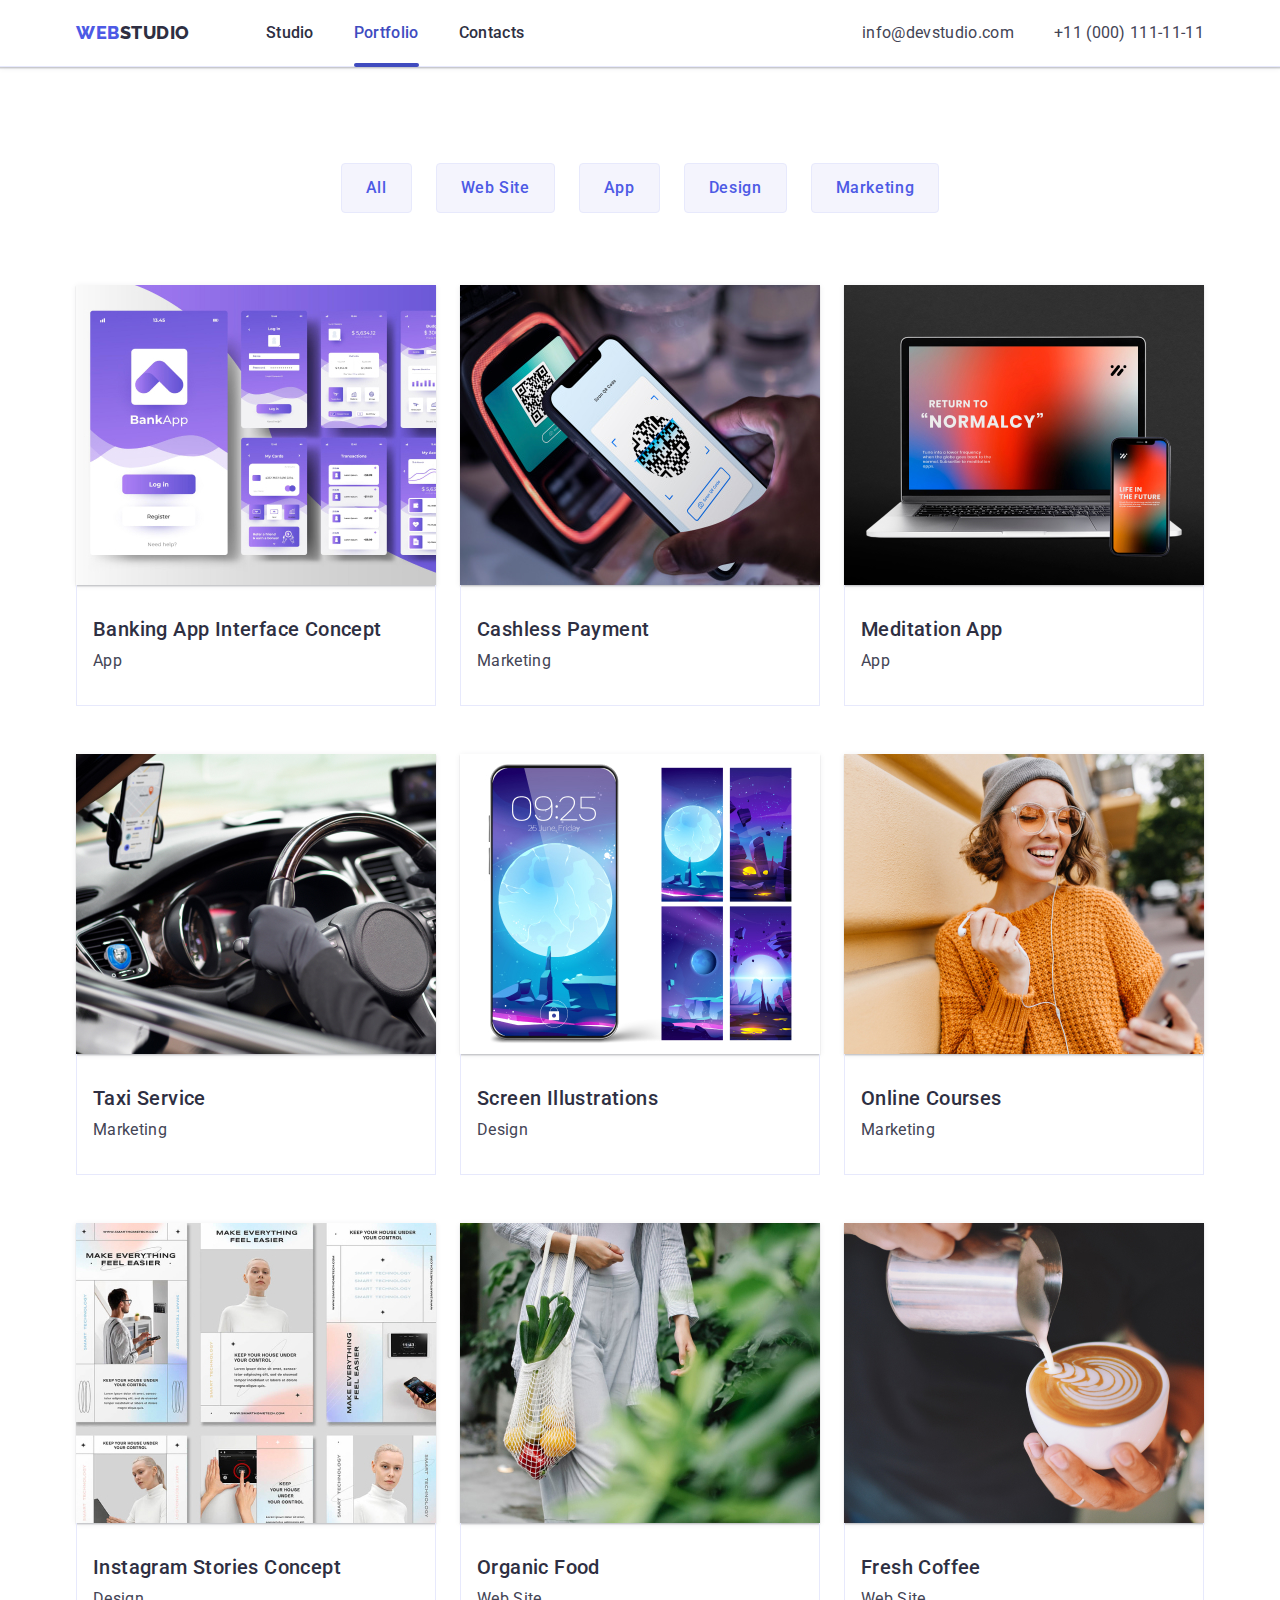
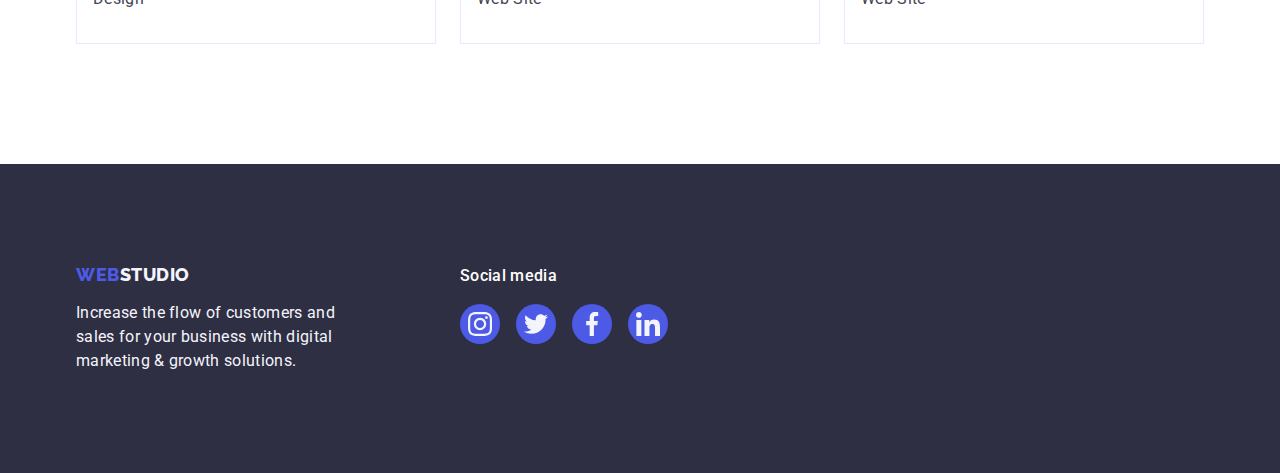
==== portfolio.html @ 33434ca8 "Initial Setup" ====
<!DOCTYPE html>
<html lang="en">
  <head>
    <meta charset="UTF-8" />
    <meta name="viewport" content="width=device-width, initial-scale=1.0" />
    <title>Portfolio</title>
    <link rel="preconnect" href="https://fonts.googleapis.com" />
    <link rel="preconnect" href="https://fonts.gstatic.com" crossorigin />
    <link
      href="https://fonts.googleapis.com/css2?family=Raleway:wght@800&family=Roboto:wght@400;500;700;900&display=swap"
      rel="stylesheet"
    />
    <link
      rel="stylesheet"
      href="https://cdnjs.cloudflare.com/ajax/libs/modern-normalize/1.0.0/modern-normalize.min.css"
    />
    <link rel="stylesheet" href="./css/styles.css" />
  </head>
  <body>
    <!-- HEADER -->
    <header class="header">
      <div class="header-container container">
        <nav class="nav">
          <a class="logo link" href="./index.html"
            >WEB<span class="header-logo-studio">Studio</span></a
          >
          <ul class="list">
            <li><a class="link" href="./index.html">Studio</a></li>
            <li>
              <a class="link active" href="./portfolio.html">Portfolio</a>
            </li>
            <li><a class="link" href="">Contacts</a></li>
          </ul>
        </nav>
        <address class="address">
          <ul class="list">
            <li>
              <a class="link" href="mailto:info@devstudio.com"
                >info@devstudio.com</a
              >
            </li>
            <li>
              <a class="link" href="tel:+110001111111">+11 (000) 111-11-11</a>
            </li>
          </ul>
        </address>
      </div>
    </header>
    <!-- MAIN -->
    <main class="main">
      <!-- Section 1 -->
      <section class="section-portfolio">
        <div class="container">
          <h1 class="visually-hidden"></h1>
          <!-- Button List -->
          <ul class="list portfolio-buttons">
            <li>
              <button class="profile-button" type="button">All</button>
            </li>
            <li>
              <button class="profile-button" type="button">Web Site</button>
            </li>
            <li>
              <button class="profile-button" type="button">App</button>
            </li>
            <li>
              <button class="profile-button" type="button">Design</button>
            </li>
            <li>
              <button class="profile-button" type="button">Marketing</button>
            </li>
          </ul>
          <!-- Service List -->
          <ul class="list services-list">
            <li class="service">
              <a class="link service-link" href="">
                <div class="service-container">
                  <img
                    src="./images/banking-app.jpg"
                    alt="banking-app"
                    width="360"
                  />
                  <p class="service-text">
                    14 Stylish and User-Friendly App Design Concepts · Task
                    Manager App · Calorie Tracker App · Exotic Fruit Ecommerce
                    App · Cloud Storage App
                  </p>
                </div>
              </a>
              <div class="service-category-container">
                <h2 class="service-name">Banking App Interface Concept</h2>
                <p class="service-category">App</p>
              </div>
            </li>
            <li class="service">
              <a class="link service-link" href="">
                <div class="service-container">
                  <img
                    src="./images/cashless-payment.jpg"
                    alt="cashless-payment"
                    width="360"
                  />
                  <p class="service-text">
                    14 Stylish and User-Friendly App Design Concepts · Task
                    Manager App · Calorie Tracker App · Exotic Fruit Ecommerce
                    App · Cloud Storage App
                  </p>
                </div>
              </a>
              <div class="service-category-container">
                <h2 class="service-name">Cashless Payment</h2>
                <p class="service-category">Marketing</p>
              </div>
            </li>
            <li class="service">
              <a class="link service-link" href="">
                <div class="service-container">
                  <img
                    src="./images/mediation-app.jpg"
                    alt="mediation-app"
                    width="360"
                  />
                  <p class="service-text">
                    14 Stylish and User-Friendly App Design Concepts · Task
                    Manager App · Calorie Tracker App · Exotic Fruit Ecommerce
                    App · Cloud Storage App
                  </p>
                </div>
              </a>
              <div class="service-category-container">
                <h2 class="service-name">Meditation App</h2>
                <p class="service-category">App</p>
              </div>
            </li>
            <li class="service">
              <a class="link service-link" href="">
                <div class="service-container">
                  <img
                    src="./images/taxi-service.jpg"
                    alt="taxi-service-link"
                    width="360"
                  />
                  <p class="service-text">
                    14 Stylish and User-Friendly App Design Concepts · Task
                    Manager App · Calorie Tracker App · Exotic Fruit Ecommerce
                    App · Cloud Storage App
                  </p>
                </div>
              </a>
              <div class="service-category-container">
                <h2 class="service-name">Taxi Service</h2>
                <p class="service-category">Marketing</p>
              </div>
            </li>
            <li class="service">
              <a class="link service-link" href="">
                <div class="service-container">
                  <img
                    src="./images/screen-illustrations.jpg"
                    alt="screen-illustrations"
                    width="360"
                  />
                  <p class="service-text">
                    14 Stylish and User-Friendly App Design Concepts · Task
                    Manager App · Calorie Tracker App · Exotic Fruit Ecommerce
                    App · Cloud Storage App
                  </p>
                </div>
              </a>
              <div class="service-category-container">
                <h2 class="service-name">Screen Illustrations</h2>
                <p class="service-category">Design</p>
              </div>
            </li>
            <li class="service">
              <a class="link service-link" href="">
                <div class="service-container">
                  <img
                    src="./images/online-courses.jpg"
                    alt="online-courses"
                    width="360"
                  />
                  <p class="service-text">
                    14 Stylish and User-Friendly App Design Concepts · Task
                    Manager App · Calorie Tracker App · Exotic Fruit Ecommerce
                    App · Cloud Storage App
                  </p>
                </div>
              </a>
              <div class="service-category-container">
                <h2 class="service-name">Online Courses</h2>
                <p class="service-category">Marketing</p>
              </div>
            </li>
            <li class="service">
              <a class="link service-link" href="">
                <div class="service-container">
                  <img
                    src="./images/instagram-stories.jpg"
                    alt="instagram-stories"
                    width="360"
                  />
                  <p class="service-text">
                    14 Stylish and User-Friendly App Design Concepts · Task
                    Manager App · Calorie Tracker App · Exotic Fruit Ecommerce
                    App · Cloud Storage App
                  </p>
                </div>
              </a>
              <div class="service-category-container">
                <h2 class="service-name">Instagram Stories Concept</h2>
                <p class="service-category">Design</p>
              </div>
            </li>
            <li class="service">
              <a class="link service-link" href="">
                <div class="service-container">
                  <img
                    src="./images/organic-food.jpg"
                    alt="organic-food"
                    width="360"
                  />
                  <p class="service-text">
                    14 Stylish and User-Friendly App Design Concepts · Task
                    Manager App · Calorie Tracker App · Exotic Fruit Ecommerce
                    App · Cloud Storage App
                  </p>
                </div>
              </a>
              <div class="service-category-container">
                <h2 class="service-name">Organic Food</h2>
                <p class="service-category">Web Site</p>
              </div>
            </li>
            <li class="service">
              <a class="link service-link" href="">
                <div class="service-container">
                  <img
                    src="./images/fresh-coffee.jpg"
                    alt="fresh-coffee"
                    width="360"
                  />
                  <p class="service-text">
                    14 Stylish and User-Friendly App Design Concepts · Task
                    Manager App · Calorie Tracker App · Exotic Fruit Ecommerce
                    App · Cloud Storage App
                  </p>
                </div>
              </a>
              <div class="service-category-container">
                <h2 class="service-name">Fresh Coffee</h2>
                <p class="service-category">Web Site</p>
              </div>
            </li>
          </ul>
        </div>
      </section>
    </main>
    <!-- FOOTER -->
    <footer class="footer">
      <div class="container">
        <div class="footer-logo-container">
          <a class="logo footer-logo link" href="./index.html"
            >WEB<span class="footer-logo-studio">Studio</span></a
          >
          <p class="footer-content">
            Increase the flow of customers and sales for your business with
            digital marketing & growth solutions.
          </p>
        </div>
        <div class="footer-social-media">
          <p class="footer-social-media-content">Social media</p>
          <ul class="footer-social-media-list list">
            <li class="footer-social-media-item">
              <a class="footer-social-media-link" href="">
                <svg class="footer-social-media-account" width="24" height="24">
                  <use href="./images/icons.svg#instagram-footer"></use>
                </svg>
              </a>
            </li>
            <li class="footer-social-media-item">
              <a class="footer-social-media-link" href="">
                <svg class="footer-social-media-account" width="24" height="24">
                  <use href="./images/icons.svg#twitter-footer"></use>
                </svg>
              </a>
            </li>
            <li class="footer-social-media-item">
              <a class="footer-social-media-link" href="">
                <svg class="footer-social-media-account" width="24" height="24">
                  <use href="./images/icons.svg#facebook-footer"></use>
                </svg>
              </a>
            </li>
            <li class="footer-social-media-item">
              <a class="footer-social-media-link" href="">
                <svg class="footer-social-media-account" width="24" height="24">
                  <use href="./images/icons.svg#linkedin-footer"></use>
                </svg>
              </a>
            </li>
          </ul>
        </div>
      </div>
    </footer>
  </body>
</html>
---- css/styles.css ----
:root {
  --WHITE: #ffffff;
  --NAVY-BLUE: #2e2f42;
  --SLATE: #434455;
  --IRIS: #4d5ae5;
  --OCEAN: #404bbf;
  --CLOUD: #f4f4fd;
  --CORNFLOWER: #e7e9fc;
  --LIGHT-SLATE: #8e8f99;
  --MINT: #31d0aa;
  --DAIRY: #fcfcfc;
}

* {
  margin: 0;
  padding: 0;
}

body {
  color: var(--SLATE);
  font-family: "Roboto", sans-serif;
  background-color: var(--WHITE);
}

.header-logo-studio {
  color: var(--NAVY-BLUE);
}

.list {
  list-style: none;
  display: flex;
  gap: 40px;
  padding: 0;
}

.nav {
  display: flex;
  align-items: center;
}

.nav li a {
  font-weight: 500;
  font-size: 16px;
  line-height: 1.5;
  letter-spacing: 0.02em;
  color: var(--NAVY-BLUE);
  padding: 24px 0;
  position: relative;
  transition: color 250ms cubic-bezier(0.4, 0, 0.2, 1);
}

.nav li a.active,
.nav li a.active:hover,
.nav li a.active:focus {
  color: var(--OCEAN);
}

.nav li a.active::after {
  content: "";
  position: absolute;
  left: 0;
  bottom: -1px;
  height: 4px;
  width: 100%;
  background-color: var(--OCEAN);
  border-radius: 2px;
}

.logo {
  font-family: "Raleway", sans-serif;
  font-weight: 800;
  font-size: 18px;
  line-height: 1.17;
  letter-spacing: 0.03em;
  text-transform: uppercase;
  color: var(--IRIS);
  margin-right: 76px;
}

.link {
  text-decoration: none;
}

.address {
  font-style: normal;
  margin-left: auto;
  display: flex;
  align-items: center;
}

.address a {
  font-size: 16px;
  line-height: 1.5;
  letter-spacing: 0.02em;
  color: var(--SLATE);
  transition: color 250ms cubic-bezier(0.4, 0, 0.2, 1);
}

.address a:hover,
.address a:focus {
  color: var(--OCEAN);
}

.hero {
  background-color: var(--NAVY-BLUE);
  padding: 188px 0;
  max-width: 1440px;
  background-image: linear-gradient(
      rgba(46, 47, 66, 0.7),
      rgba(46, 47, 66, 0.7)
    ),
    url(../images/people-office.jpg);
  background-repeat: no-repeat;
  background-position: center;
  background-size: cover;
}

.hero-header {
  font-size: 56px;
  line-height: 1.07;
  text-align: center;
  letter-spacing: 0.02em;
  color: var(--WHITE);
  max-width: 496px;
  margin: 0 auto;
}

.hero-button {
  background-color: var(--IRIS);
  font-family: "Roboto", sans-serif;
  font-weight: 500;
  font-size: 16px;
  line-height: 1.5;
  letter-spacing: 0.04em;
  color: var(--WHITE);
  display: block;
  min-width: 169px;
  height: 56px;
  border: none;
  border-radius: 4px;
  cursor: pointer;
  margin: 48px auto 0;
  transition: background-color 250ms cubic-bezier(0.4, 0, 0.2, 1);
}

.hero-button:focus,
.hero-button:hover {
  background-color: var(--OCEAN);
  cursor: pointer;
}

.values {
  padding: 120px 0;
}

.visually-hidden {
  position: absolute;
  width: 1px;
  height: 1px;
  margin: -1px;
  border: 0;
  padding: 0;
  white-space: nowrap;
  clip-path: inset(100%);
  clip: rect(0 0 0 0);
  overflow: hidden;
  display: none;
}

.section-items {
  gap: 24px;
}

.values-item {
  width: calc((100% - 72px) / 4);
}

.values-header {
  font-weight: 500;
  font-size: 20px;
  line-height: 1.2;
  letter-spacing: 0.02em;
  color: var(--NAVY-BLUE);
  margin-bottom: 8px;
}

.values-content {
  line-height: 1.5;
  letter-spacing: 0.02em;
  color: var(--SLATE);
}

.products {
  padding-bottom: 120px;
}

.products-header {
  font-size: 36px;
  line-height: 1.11;
  text-align: center;
  text-transform: capitalize;
  color: var(--NAVY-BLUE);
  padding-bottom: 120px;
  margin-bottom: 72px;
}

.products-item {
  width: calc((100% - 48px) / 3);
}

.employees {
  background-color: var(--CLOUD);
  padding: 120px 0;
}

.employees-header {
  font-size: 36px;
  line-height: 1.11;
  text-align: center;
  letter-spacing: 0.02em;
  text-transform: capitalize;
  color: var(--NAVY-BLUE);
  margin-bottom: 72px;
}

.team {
  background-color: var(--WHITE);
  font-weight: 500;
  font-size: 20px;
  letter-spacing: 0.02em;
  color: var(--NAVY-BLUE);
  width: calc((100% - 72px) / 4);
  border-radius: 0px 0px 4px 4px;
  box-shadow: 0px 1px 6px rgba(46, 47, 66, 0.08),
    0px 1px 1px rgba(46, 47, 66, 0.16), 0px 2px 1px rgba(46, 47, 66, 0.08);
}

.employee {
  padding: 32px 0;
}

.team-member {
  font-weight: 500;
  font-size: 20px;
  line-height: 1.2;
  letter-spacing: 0.02em;
  text-align: center;
  margin-bottom: 8px;
}

.designation {
  font-size: 16px;
  line-height: 1.5;
  letter-spacing: 0.02em;
  color: var(--SLATE);
  text-align: center;
  margin-bottom: 8px;
}

.footer {
  background-color: var(--NAVY-BLUE);
  padding: 100px 0;
  display: flex;
}

.footer-logo {
  margin-bottom: 16px;
}

.footer-logo {
  display: inline-block;
}

.footer > .container {
  display: flex;
  align-items: baseline;
}

.footer-logo-container {
  margin-right: 120px;
}

.footer-content {
  line-height: 1.5;
  color: var(--CLOUD);
  letter-spacing: 0.02em;
  max-width: 264px;
}

.footer-logo-studio {
  color: var(--CLOUD);
  display: inline-block;
}

.profile-button {
  font-family: "Roboto", sans-serif;
  font-weight: 500;
  font-size: 16px;
  line-height: 1.5;
  letter-spacing: 0.04em;
  color: var(--IRIS);
  background-color: var(--CLOUD);
  padding: 12px 24px;
  border: 1px solid var(--CORNFLOWER);
  border-radius: 4px;
  transition: color 250ms cubic-bezier(0.4, 0, 0.2, 1),
    background-color 250ms cubic-bezier(0.4, 0, 0.2, 1),
    border-color 250ms cubic-bezier(0.4, 0, 0.2, 1),
    box-shadow 250ms cubic-bezier(0.4, 0, 0.2, 1);
}

.profile-button:hover,
.profile-button:focus {
  color: var(--WHITE);
  background-color: var(--OCEAN);
  cursor: pointer;
  border: 1px solid transparent;
  box-shadow: 0px 3px 1px rgba(0, 0, 0, 0.1), 0px 2px 1px rgba(0, 0, 0, 0.08),
    0px 2px 2px rgba(0, 0, 0, 0.12);
}

.service-text {
  position: absolute;
  top: 0;
  font-size: 16px;
  line-height: 1.5;
  letter-spacing: 0.02em;
  color: var(--CLOUD);
  padding: 40px 32px;
  background-color: var(--IRIS);
  height: 100%;
  width: 100%;
  transform: translateY(100%);
  transition: transform 250ms cubic-bezier(0.4, 0, 0.2, 1);
}

.service-link:hover .service-text,
.service-link:focus .service-text {
  transform: translateY(0);
}

.service-link {
  display: block;
  box-shadow: 0px 1px 6px rgba(46, 47, 66, 0.08),
    0px 1px 1px rgba(46, 47, 66, 0.16), 0px 2px 1px rgba(46, 47, 66, 0.08);
  transition: box-shadow 250ms cubic-bezier(0.4, 0, 0.2, 1);
}

.service-link:hover,
.service-link:focus {
  box-shadow: 0px 1px 6px rgba(46, 47, 66, 0.08),
    0px 1px 1px rgba(46, 47, 66, 0.16), 0px 2px 1px rgba(46, 47, 66, 0.08);
}

.service-name {
  font-weight: 500;
  font-size: 20px;
  line-height: 1.2;
  letter-spacing: 0.02em;
  color: var(--NAVY-BLUE);
  margin-bottom: 8px;
}

.service-category {
  font-size: 16px;
  line-height: 1.5;
  letter-spacing: 0.02em;
  color: var(--SLATE);
}

.service-container {
  position: relative;
  overflow: hidden;
}

img {
  display: block;
}

.header {
  border-bottom: 1px solid var(--CORNFLOWER);
  box-shadow: 0px 2px 1px rgba(46, 47, 66, 0.08),
    0px 1px 1px rgba(46, 47, 66, 0.16), 0px 1px 6px rgba(46, 47, 66, 0.08);
}

.container {
  width: 1158px;
  margin: 0 auto;
  padding: 0 15px;
}

.header-container {
  display: flex;
  height: 66px;
}

.portfolio-buttons {
  justify-content: center;
  gap: 24px;
  margin-bottom: 72px;
}

.services-list {
  display: flex;
  flex-wrap: wrap;
  column-gap: 24px;
  row-gap: 48px;
}

.service {
  width: calc((100% - 48px) / 3);
}

.service-category-container {
  padding: 32px 16px;
  border: 1px solid var(--CORNFLOWER);
  border-top: none;
}

.section-portfolio {
  padding-top: 96px;
  padding-bottom: 120px;
}

.values-icon {
  display: flex;
  align-items: center;
  justify-content: center;
  height: 112px;
  background-color: var(--CLOUD);
  border-radius: 4px;
  margin-bottom: 8px;
}

.social-media-item-container {
  justify-content: center;
  transition: color 250ms cubic-bezier(0.4, 0, 0.2, 1);
}

.section-five {
  padding-top: 120px;
  padding-bottom: 120px;
}

.customers {
  font-size: 36px;
  line-height: 1.11;
  color: var(--NAVY-BLUE);
  margin: 0 0 72px 0;
  text-align: center;
}

.customer-list {
  display: flex;
  gap: 24px;
}
.customer-item {
  width: calc((100% - 120px) / 6);
  height: 88px;
}

.customer-link {
  width: 100%;
  height: 100%;
  border: 1px solid var(--LIGHT-SLATE);
  border-radius: 4px;
  display: flex;
  align-items: center;
  justify-content: center;
  color: var(--LIGHT-SLATE);
  transition: border-color 250ms cubic-bezier(0.4, 0, 0.2, 1),
    color 250ms cubic-bezier(0.4, 0, 0.2, 1);
}

.customer-link:hover,
.customer-link:focus {
  border-color: var(--OCEAN);
  color: var(--OCEAN);
}

.social-media-list {
  display: flex;
  justify-content: center;
  gap: 24px;
}

.social-media-item {
  width: 40px;
  height: 40px;
}

.social-media-link {
  width: 100%;
  height: 100%;
  background-color: var(--IRIS);
  border-radius: 50%;
  display: flex;
  align-items: center;
  justify-content: center;
  transition: background-color 250ms cubic-bezier(0.4, 0, 0.2, 1);
}

.social-media-link:hover,
.social-media-link:focus {
  background-color: var(--OCEAN);
}

.social-media {
  fill: var(--CLOUD);
}

.footer-social-media-content {
  font-weight: 500;
  font-size: 16px;
  line-height: 1.5;
  letter-spacing: 0.02em;
  color: var(--WHITE);
  margin: 0 0 16px 0;
}

.footer-social-media-list {
  display: flex;
  gap: 16px;
}

.footer-social-media-item {
  width: 40px;
  height: 40px;
}

.footer-social-media-link {
  width: 100%;
  height: 100%;
  background-color: var(--IRIS);
  border-radius: 50%;
  display: flex;
  align-items: center;
  justify-content: center;
  transition: background-color 250ms cubic-bezier(0.4, 0, 0.2, 1);
}

.customer-brand {
  fill: currentColor;
}

.footer-social-media-account {
  fill: var(--CLOUD);
}

.footer-social-media-link:hover,
.footer-social-media-link:focus {
  background-color: var(--MINT);
}

.backdrop {
  width: 100%;
  height: 100%;
  position: fixed;
  top: 0;
  left: 0;
  display: flex;
  justify-content: center;
  background-color: rgba(46, 47, 66, 0.4);
  transition: opacity 250ms cubic-bezier(0.4, 0, 0.2, 1),
    visibility 250ms cubic-bezier(0.4, 0, 0.2, 1);
}

.modal {
  position: absolute;
  top: 50%;
  left: 50%;
  width: 408px;
  min-height: 584px;
  border-radius: 4px;
  background: var(--DAIRY);
  box-shadow: 0px 2px 1px 0px rgba(0, 0, 0, 0.2),
    0px 1px 3px 0px rgba(0, 0, 0, 0.12), 0px 1px 1px 0px rgba(0, 0, 0, 0.14);
  transform: translate(-50%, -50%) scale(1);
  transition: transform 250ms cubic-bezier(0.4, 0, 0.2, 1);
}

.close-button {
  position: absolute;
  top: 24px;
  right: 24px;
  width: 24px;
  height: 24px;
  border-radius: 50%;
  display: flex;
  align-items: center;
  justify-content: center;
  background-color: var(--CORNFLOWER);
  border: 1px solid rgba(0, 0, 0, 0.1);
  cursor: pointer;
  padding: 0;
  transition: background-color 250ms cubic-bezier(0.4, 0, 0.2, 1),
    border 250ms cubic-bezier(0.4, 0, 0.2, 1);
}
.close-button:hover,
.close-button:focus {
  background-color: var(--OCEAN);
  border: none;
  fill: var(--WHITE);
}

.close-button svg {
  transition: fill 250ms cubic-bezier(0.4, 0, 0.2, 1);
}

.is-hidden {
  opacity: 0;
  pointer-events: none;
  visibility: hidden;
}
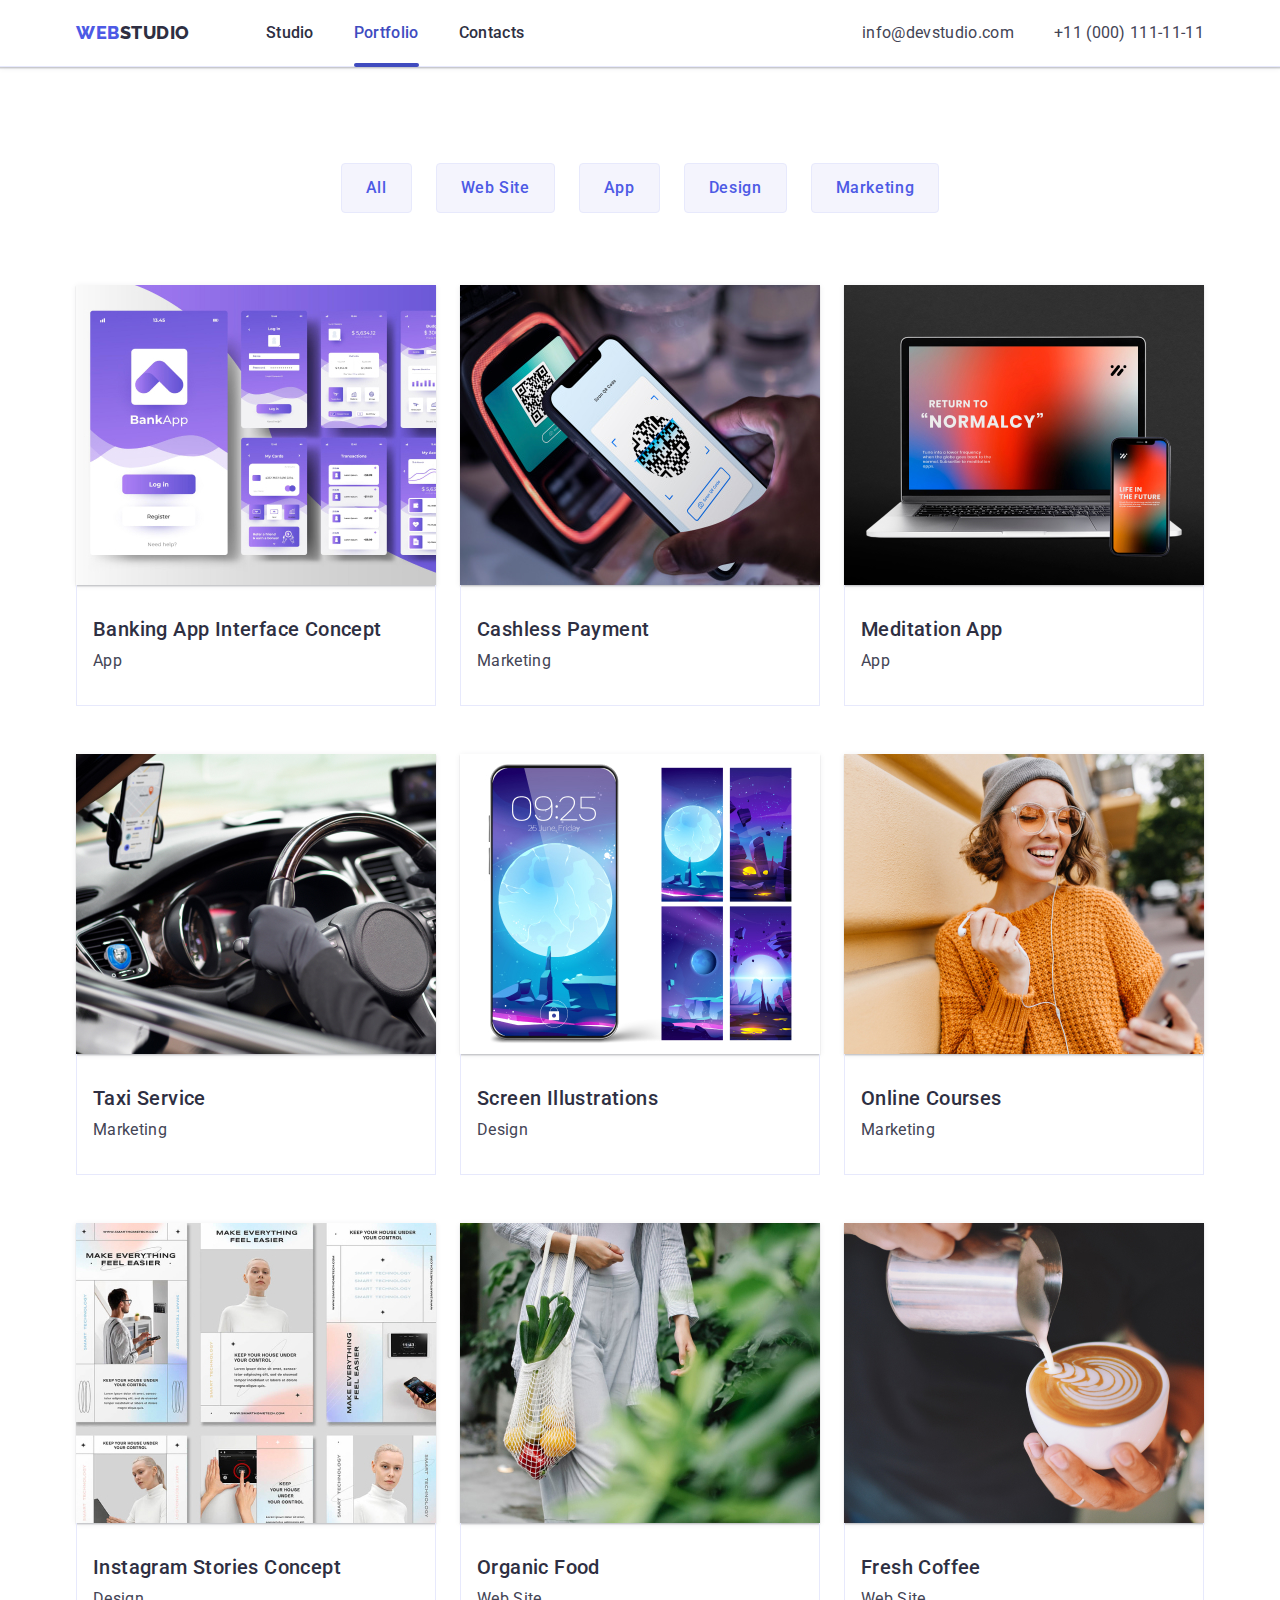
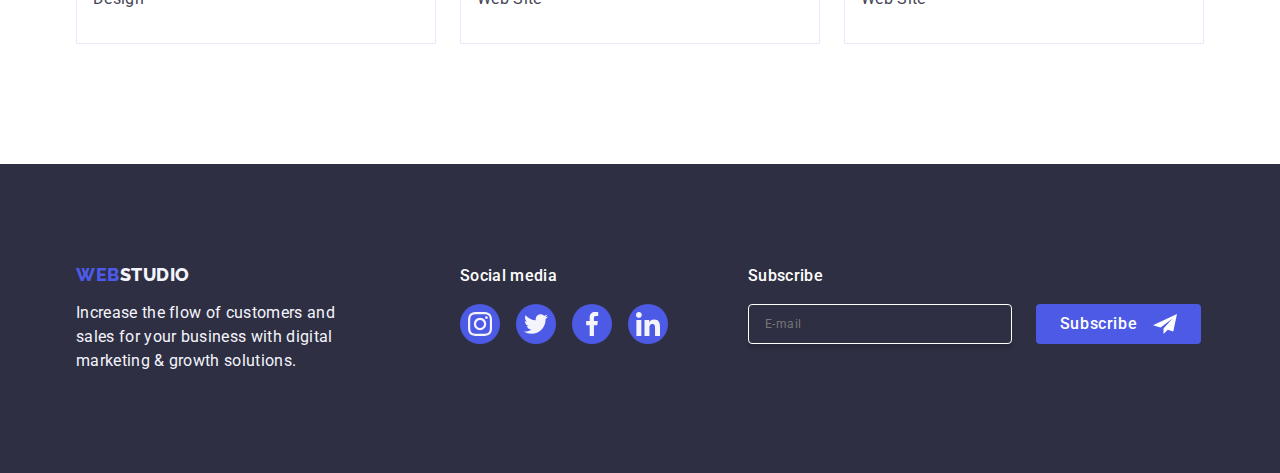
==== commit 53361ffe: "Added footer form for Portfolio" ====
--- a/portfolio.html
+++ b/portfolio.html
@@ -269,7 +269,7 @@
           </p>
         </div>
         <div class="footer-social-media">
-          <p class="footer-social-media-content">Social media</p>
+          <p class="footer-social-media-text">Social media</p>
           <ul class="footer-social-media-list list">
             <li class="footer-social-media-item">
               <a class="footer-social-media-link" href="">
@@ -301,6 +301,24 @@
             </li>
           </ul>
         </div>
+        <div class="subscription">
+          <p class="subscription-text">Subscribe</p>
+          <form class="subscription-form">
+            <label class="subscription-label"
+              ><input
+                type="email"
+                name="email"
+                class="email"
+                placeholder="E-mail"
+            /></label>
+            <button type="submit" class="subscription-submit">
+              Subscribe
+              <svg class="subscription-send" width="24" height="24">
+                <use href="./images/icons.svg#send"></use>
+              </svg>
+            </button>
+          </form>
+        </div>
       </div>
     </footer>
   </body>
--- a/css/styles.css
+++ b/css/styles.css
@@ -9,6 +9,7 @@
   --LIGHT-SLATE: #8e8f99;
   --MINT: #31d0aa;
   --DAIRY: #fcfcfc;
+  --ROBOTO: "Roboto", sans-serif;
 }
 
 * {
@@ -18,7 +19,7 @@
 
 body {
   color: var(--SLATE);
-  font-family: "Roboto", sans-serif;
+  font-family: var(--ROBOTO);
   background-color: var(--WHITE);
 }
 
@@ -127,7 +128,7 @@
 
 .hero-button {
   background-color: var(--IRIS);
-  font-family: "Roboto", sans-serif;
+  font-family: var(--ROBOTO);
   font-weight: 500;
   font-size: 16px;
   line-height: 1.5;
@@ -293,7 +294,7 @@
 }
 
 .profile-button {
-  font-family: "Roboto", sans-serif;
+  font-family: var(--ROBOTO);
   font-weight: 500;
   font-size: 16px;
   line-height: 1.5;
@@ -509,7 +510,7 @@
   fill: var(--CLOUD);
 }
 
-.footer-social-media-content {
+.footer-social-media-text {
   font-weight: 500;
   font-size: 16px;
   line-height: 1.5;
@@ -612,3 +613,57 @@
   pointer-events: none;
   visibility: hidden;
 }
+
+.subscription {
+  margin-left: 80px;
+}
+
+.subscription-text {
+  margin-bottom: 16px;
+  font-weight: 500;
+  font-size: 16px;
+  line-height: 1.5;
+  letter-spacing: 0.02em;
+  color: var(--WHITE);
+}
+
+.subscription-form {
+  display: flex;
+  gap: 24px;
+}
+
+.subscription-form .email {
+  width: 264px;
+  height: 40px;
+  border: 1px solid var(--WHITE);
+  background-color: transparent;
+  font-size: 12px;
+  line-height: 1.5;
+  letter-spacing: 0.04em;
+  padding-left: 16px;
+  box-shadow: 0px 4px 4px 0px rgba(0, 0, 0, 0.15);
+  border-radius: 4px;
+  color: var(--WHITE);
+}
+
+.subscription-submit {
+  min-width: 165px;
+  height: 40px;
+  display: flex;
+  justify-content: center;
+  align-items: center;
+  font-family: var(--ROBOTO);
+  font-size: 16px;
+  font-weight: 500;
+  line-height: 1.5;
+  letter-spacing: 0.04em;
+  color: var(--WHITE);
+  cursor: pointer;
+  background-color: var(--IRIS);
+  border: none;
+  border-radius: 4px;
+}
+
+.subscription-send {
+  margin-left: 16px;
+}
